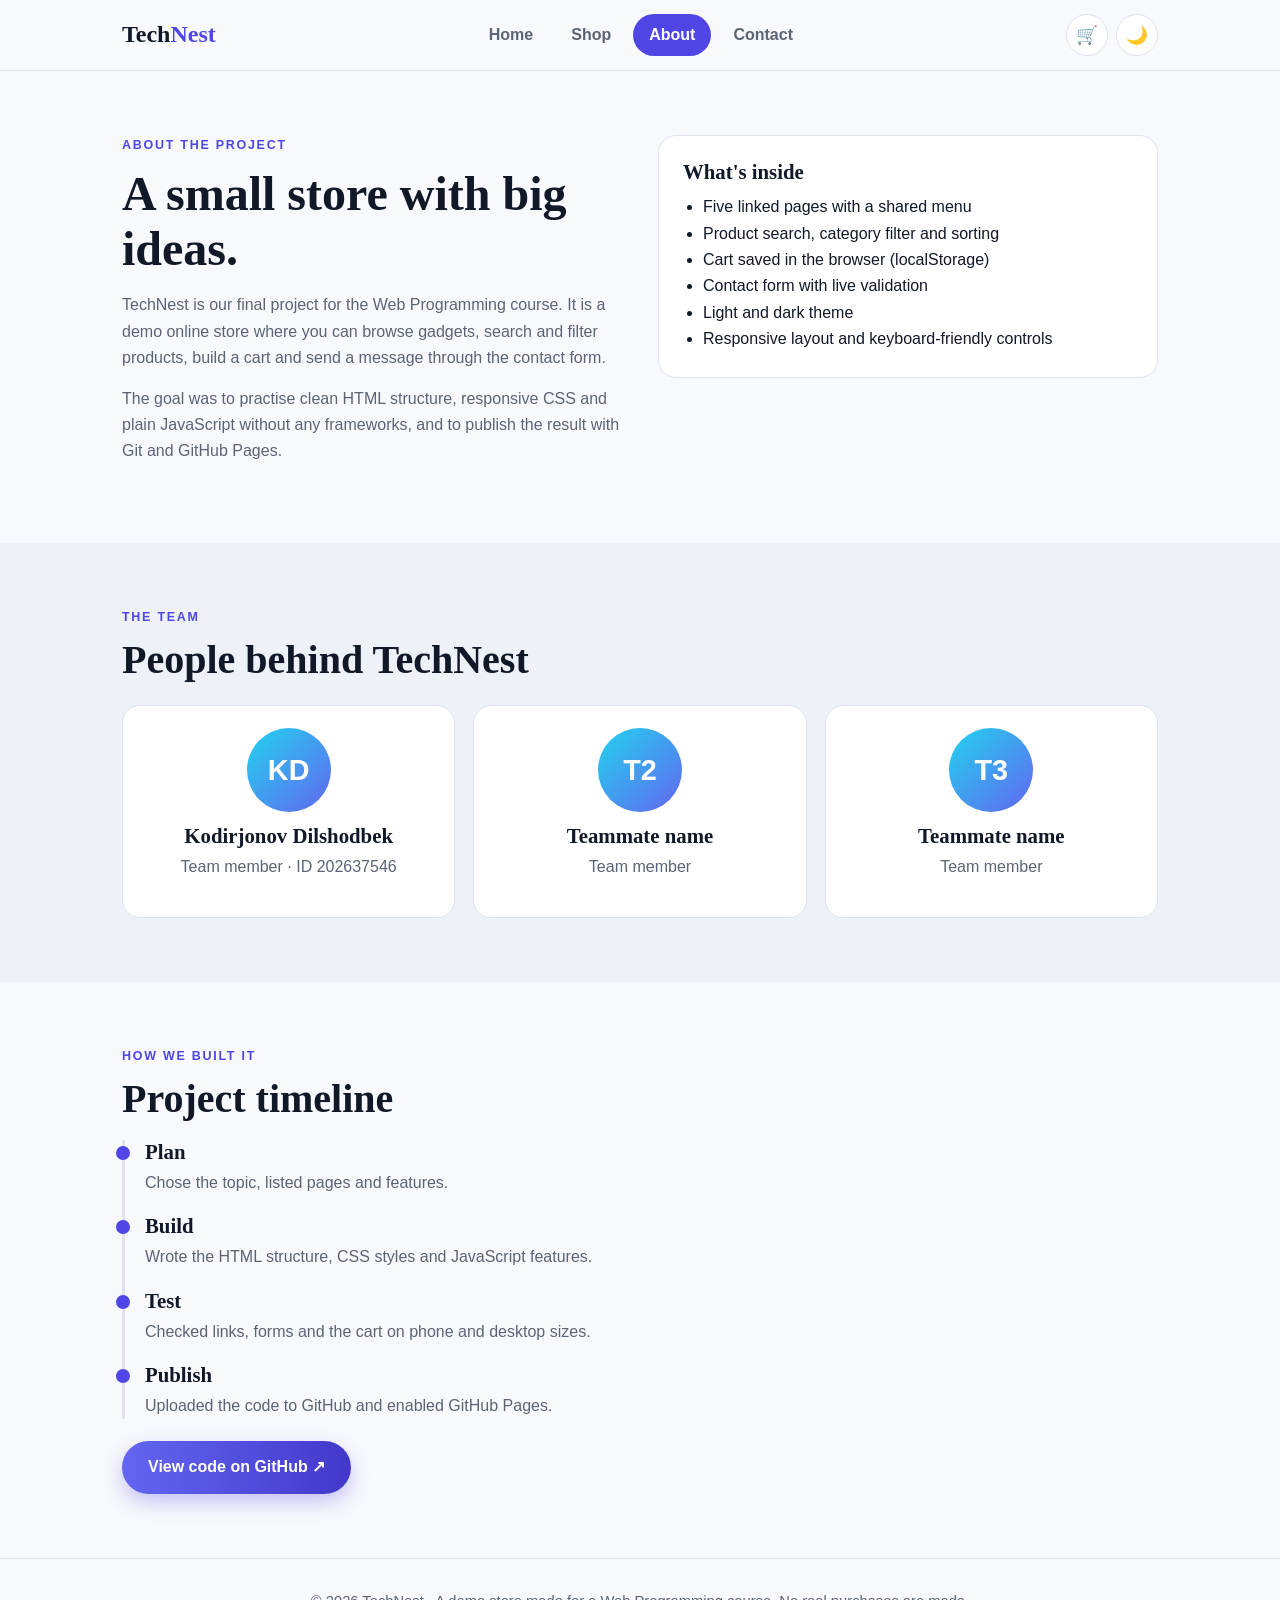
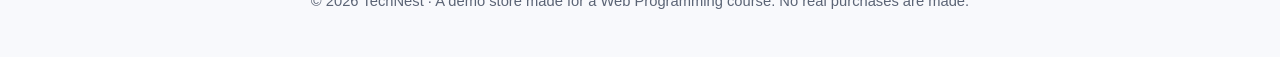
==== about.html @ 86d2eea2 "Add files via upload" ====
<!DOCTYPE html>
<html lang="en">
<head>
  <meta charset="UTF-8">
  <meta name="viewport" content="width=device-width, initial-scale=1">
  <meta name="description" content="About the TechNest project and the team behind it.">
  <title>About — TechNest</title>
  <link rel="stylesheet" href="style.css">
</head>
<body>
  <a class="skip" href="#main">Skip to content</a>

  <header>
    <div class="bar">
      <a class="logo" href="index.html">Tech<span>Nest</span></a>
      <nav id="mainNav" aria-label="Main navigation">
        <ul>
          <li><a href="index.html">Home</a></li>
          <li><a href="shop.html">Shop</a></li>
          <li><a href="about.html" aria-current="page">About</a></li>
          <li><a href="contact.html">Contact</a></li>
        </ul>
      </nav>
      <div class="tools-right">
        <a class="icon-btn cart-link" href="cart.html" aria-label="Open cart" style="display:grid;place-items:center;text-decoration:none">🛒<span id="cartCount" class="cart-count">0</span></a>
        <button id="themeBtn" class="icon-btn" type="button" aria-label="Switch to dark mode">🌙</button>
        <button id="menuBtn" class="icon-btn menu-btn" type="button" aria-label="Menu" aria-expanded="false" aria-controls="mainNav">☰</button>
      </div>
    </div>
  </header>

  <main id="main">
    <section class="block">
      <div class="wrap two">
        <div>
          <p class="eyebrow">About the project</p>
          <h1 style="font-size:clamp(2rem,5vw,3rem)">A small store with big ideas.</h1>
          <p class="muted" style="margin-top:16px">TechNest is our final project for the Web Programming course. It is a demo online store where you can browse gadgets, search and filter products, build a cart and send a message through the contact form.</p>
          <p class="muted">The goal was to practise clean HTML structure, responsive CSS and plain JavaScript without any frameworks, and to publish the result with Git and GitHub Pages.</p>
        </div>
        <div class="feature reveal">
          <h3>What's inside</h3>
          <ul style="padding-left:20px;margin-top:10px">
            <li>Five linked pages with a shared menu</li>
            <li>Product search, category filter and sorting</li>
            <li>Cart saved in the browser (localStorage)</li>
            <li>Contact form with live validation</li>
            <li>Light and dark theme</li>
            <li>Responsive layout and keyboard-friendly controls</li>
          </ul>
        </div>
      </div>
    </section>

    <section class="block alt">
      <div class="wrap">
        <p class="eyebrow">The team</p>
        <h2>People behind TechNest</h2>
        <div class="team">
          <article class="member reveal">
            <div class="avatar" aria-hidden="true">KD</div>
            <h3>Kodirjonov Dilshodbek</h3>
            <p class="muted">Team member · ID 202637546</p>
          </article>
          <!-- TODO: replace with your teammates' real names (one block per member) -->
          <article class="member reveal">
            <div class="avatar" aria-hidden="true">T2</div>
            <h3>Teammate name</h3>
            <p class="muted">Team member</p>
          </article>
          <article class="member reveal">
            <div class="avatar" aria-hidden="true">T3</div>
            <h3>Teammate name</h3>
            <p class="muted">Team member</p>
          </article>
        </div>
      </div>
    </section>

    <section class="block">
      <div class="wrap">
        <p class="eyebrow">How we built it</p>
        <h2>Project timeline</h2>
        <div class="timeline">
          <div><h3>Plan</h3><p class="muted">Chose the topic, listed pages and features.</p></div>
          <div><h3>Build</h3><p class="muted">Wrote the HTML structure, CSS styles and JavaScript features.</p></div>
          <div><h3>Test</h3><p class="muted">Checked links, forms and the cart on phone and desktop sizes.</p></div>
          <div><h3>Publish</h3><p class="muted">Uploaded the code to GitHub and enabled GitHub Pages.</p></div>
        </div>
        <div class="actions">
          <a class="btn" href="https://github.com/qodirjonovdilshodbek16-hub/web-programing" target="_blank" rel="noopener noreferrer">View code on GitHub ↗</a>
        </div>
      </div>
    </section>
  </main>

  <footer>
    <p>© <span id="year">2026</span> TechNest · A demo store made for a Web Programming course. No real purchases are made.</p>
  </footer>

  <script src="products.js"></script>
  <script src="main.js"></script>
</body>
</html>
---- style.css ----
/* ===== Dasturxon — shared styles ===== */
:root {
  --bg: #f8f9fc;
  --bg2: #eef1f8;
  --ink: #111827;
  --muted: #5b6475;
  --card: #ffffff;
  --line: #dfe3ee;
  --accent: #4f46e5;
  --accent-2: #0891b2;
  --accent-soft: #e0e7ff;
  --shadow: 0 10px 30px rgba(40, 50, 120, 0.14);
  --radius: 18px;
}
:root[data-theme="dark"] {
  --bg: #0e1020;
  --bg2: #151830;
  --ink: #eef0fb;
  --muted: #a5abc4;
  --card: #1a1d38;
  --line: #2b2f52;
  --accent: #818cf8;
  --accent-2: #22d3ee;
  --accent-soft: #272b5c;
  --shadow: 0 10px 30px rgba(0, 0, 0, 0.45);
}

* { margin: 0; padding: 0; box-sizing: border-box; }
html { scroll-behavior: smooth; }
body {
  font-family: "Segoe UI", "Helvetica Neue", Arial, sans-serif;
  background: var(--bg);
  color: var(--ink);
  line-height: 1.65;
  transition: background 0.3s, color 0.3s;
}
img { max-width: 100%; display: block; }
a { color: var(--accent); }
h1, h2, h3 { font-family: Georgia, "Times New Roman", serif; line-height: 1.15; }
h1 { font-size: clamp(2.3rem, 6.5vw, 4.2rem); }
h2 { font-size: clamp(1.7rem, 4vw, 2.5rem); margin-bottom: 14px; }
h3 { font-size: 1.3rem; margin-bottom: 6px; }
p { margin-bottom: 14px; }
.wrap { max-width: 1080px; margin: 0 auto; padding: 0 22px; }
.eyebrow {
  font-size: 0.78rem; letter-spacing: 0.14em; text-transform: uppercase;
  color: var(--accent); font-weight: 700; margin-bottom: 10px;
}
.muted { color: var(--muted); }

.skip { position: absolute; left: -999px; top: 0; background: var(--ink); color: var(--bg); padding: 8px 14px; z-index: 200; }
.skip:focus { left: 8px; top: 8px; }
:focus-visible { outline: 3px solid var(--accent); outline-offset: 2px; }

/* ===== Header ===== */
header { background: var(--bg); border-bottom: 1px solid var(--line); }
.bar { display: flex; align-items: center; justify-content: space-between; gap: 14px; padding: 14px 22px; max-width: 1080px; margin: 0 auto; }
.logo { font-family: Georgia, serif; font-size: 1.5rem; font-weight: 700; text-decoration: none; color: var(--ink); }
.logo span { color: var(--accent); }
nav ul { list-style: none; display: flex; gap: 6px; }
nav a {
  display: block; padding: 8px 16px; border-radius: 999px; text-decoration: none;
  color: var(--muted); font-weight: 600; transition: background 0.2s, color 0.2s;
}
nav a:hover, nav a[aria-current="page"] { background: var(--accent); color: #fff; }
.tools-right { display: flex; gap: 8px; align-items: center; }
.icon-btn {
  width: 42px; height: 42px; border-radius: 50%; border: 1px solid var(--line);
  background: var(--card); color: var(--ink); font-size: 1.1rem; cursor: pointer;
  transition: transform 0.2s, background 0.2s;
}
.icon-btn:hover { transform: scale(1.08); background: var(--accent-soft); }
.menu-btn { display: none; }
@media (max-width: 760px) {
  .menu-btn { display: inline-block; }
  nav { width: 100%; order: 3; display: none; }
  nav.open { display: block; }
  nav ul { flex-direction: column; }
  .bar { flex-wrap: wrap; }
}

/* ===== Buttons ===== */
.btn {
  display: inline-block; padding: 13px 26px; border-radius: 999px; border: none; cursor: pointer;
  background: linear-gradient(90deg, #6366f1, #4338ca); color: #fff; text-decoration: none;
  font-weight: 700; font-size: 1rem; box-shadow: 0 8px 20px rgba(79, 70, 229, 0.3);
  transition: transform 0.2s, box-shadow 0.2s;
}
.btn:hover { transform: translateY(-2px); box-shadow: 0 12px 26px rgba(79, 70, 229, 0.42); }
.btn.ghost { background: transparent; color: var(--ink); border: 1px solid var(--ink); box-shadow: none; }
.actions { display: flex; gap: 12px; flex-wrap: wrap; margin-top: 22px; }

/* ===== Hero ===== */
.hero { padding: 70px 0 50px; position: relative; overflow: hidden; }
.hero::before {
  content: ""; position: absolute; width: 420px; height: 420px; border-radius: 50%;
  background: radial-gradient(circle, rgba(99, 102, 241, 0.35), transparent 70%);
  right: -120px; top: -100px; z-index: -1; animation: drift 14s ease-in-out infinite;
}
@keyframes drift { 50% { transform: translate(-30px, 40px); } }
.hero-grid { display: grid; grid-template-columns: 1.2fr 1fr; gap: 40px; align-items: center; }
.hero .lead { font-size: 1.15rem; color: var(--muted); max-width: 52ch; margin-top: 16px; }
.hl { color: var(--accent); font-style: italic; }
.hero-art {
  aspect-ratio: 1; border-radius: 28px; display: grid; place-items: center;
  background: linear-gradient(135deg, #67e8f9, #6366f1 50%, #7c3aed);
  box-shadow: var(--shadow); font-size: clamp(5rem, 16vw, 9rem); position: relative;
  transform: rotate(2deg);
}
.hero-art small {
  position: absolute; bottom: 16px; left: 16px; right: 16px; text-align: center;
  font-size: 0.85rem; color: #fff; font-weight: 700; letter-spacing: 0.08em; text-transform: uppercase;
}
@media (max-width: 800px) { .hero-grid { grid-template-columns: 1fr; } .hero-art { max-width: 320px; } }

/* ===== Sections / cards ===== */
section.block { padding: 64px 0; }
section.alt { background: var(--bg2); }
.stats { display: grid; grid-template-columns: repeat(auto-fit, minmax(150px, 1fr)); gap: 16px; margin-top: 8px; }
.stat { background: var(--card); border: 1px solid var(--line); border-radius: var(--radius); padding: 20px; text-align: center; }
.stat b { display: block; font-family: Georgia, serif; font-size: 2.2rem; color: var(--accent); }
.grid { display: grid; grid-template-columns: repeat(auto-fill, minmax(250px, 1fr)); gap: 22px; margin-top: 26px; }
.card {
  background: var(--card); border: 1px solid var(--line); border-radius: var(--radius);
  overflow: hidden; display: flex; flex-direction: column;
  transition: transform 0.25s, box-shadow 0.25s;
}
.card:hover { transform: translateY(-6px); box-shadow: var(--shadow); }
.thumb { height: 140px; display: grid; place-items: center; font-size: 3.6rem; }
.card-body { padding: 18px; display: flex; flex-direction: column; gap: 6px; flex: 1; }
.card-body p { color: var(--muted); font-size: 0.95rem; margin: 0; }
.badge {
  display: inline-block; font-size: 0.72rem; letter-spacing: 0.08em; text-transform: uppercase;
  font-weight: 700; padding: 3px 10px; border-radius: 999px; background: var(--accent-soft); color: var(--accent);
  align-self: flex-start;
}
.badge.kr { background: #dcfce7; color: #166534; }
:root[data-theme="dark"] .badge.kr { background: #14341f; color: #86efac; }
.meta { display: flex; gap: 14px; font-size: 0.85rem; color: var(--muted); margin-top: auto; padding-top: 10px; }
.card-actions { display: flex; gap: 8px; margin-top: 12px; }
.card-actions .btn { padding: 9px 18px; font-size: 0.9rem; flex: 1; text-align: center; }
.fav { width: 42px; border-radius: 12px; border: 1px solid var(--line); background: transparent; cursor: pointer; font-size: 1.1rem; color: var(--ink); }
.fav[aria-pressed="true"] { background: var(--accent-soft); }

.features { display: grid; grid-template-columns: repeat(auto-fit, minmax(230px, 1fr)); gap: 20px; margin-top: 24px; }
.feature { background: var(--card); border: 1px solid var(--line); border-radius: var(--radius); padding: 24px; }
.feature .ico { font-size: 2rem; margin-bottom: 8px; }

/* ===== Recipes page controls ===== */
.controls { display: flex; flex-wrap: wrap; gap: 12px; align-items: center; margin-top: 22px; }
.chips { display: flex; gap: 8px; flex-wrap: wrap; }
.chip {
  padding: 9px 18px; border-radius: 999px; border: 1px solid var(--line); background: var(--card);
  color: var(--ink); cursor: pointer; font-weight: 600; font-size: 0.95rem; transition: background 0.2s, color 0.2s;
}
.chip[aria-pressed="true"] { background: var(--accent); color: #fff; border-color: var(--accent); }
.search { flex: 1 1 220px; }
input, textarea, select {
  width: 100%; padding: 12px 16px; border-radius: 12px; border: 1px solid var(--line);
  background: var(--card); color: var(--ink); font: inherit;
}
.result-count { margin-top: 14px; color: var(--muted); font-size: 0.95rem; }
.empty { text-align: center; padding: 50px 10px; color: var(--muted); display: none; }

/* ===== Dialog ===== */
dialog {
  border: none; border-radius: 22px; max-width: 640px; width: calc(100% - 32px);
  background: var(--card); color: var(--ink); padding: 0; box-shadow: 0 30px 80px rgba(0, 0, 0, 0.4);
  margin: auto;
}
dialog::backdrop { background: rgba(20, 12, 5, 0.6); backdrop-filter: blur(3px); }
.dlg-head { padding: 26px 26px 0; display: flex; justify-content: space-between; gap: 12px; }
.dlg-body { padding: 14px 26px 26px; max-height: 70vh; overflow: auto; }
.dlg-body h4 { margin: 18px 0 8px; font-size: 1rem; text-transform: uppercase; letter-spacing: 0.08em; color: var(--accent); }
.dlg-body ul, .dlg-body ol { padding-left: 22px; }
.dlg-body li { margin-bottom: 6px; }
.servings { display: flex; align-items: center; gap: 10px; margin-top: 8px; }
.servings button { width: 34px; height: 34px; border-radius: 50%; border: 1px solid var(--line); background: var(--card); color: var(--ink); cursor: pointer; font-size: 1.1rem; }

/* ===== About / contact ===== */
.two { display: grid; grid-template-columns: 1fr 1fr; gap: 36px; align-items: start; }
@media (max-width: 800px) { .two { grid-template-columns: 1fr; } }
.team { display: grid; grid-template-columns: repeat(auto-fit, minmax(220px, 1fr)); gap: 18px; margin-top: 22px; }
.member { background: var(--card); border: 1px solid var(--line); border-radius: var(--radius); padding: 22px; text-align: center; }
.avatar {
  width: 84px; height: 84px; border-radius: 50%; margin: 0 auto 12px; display: grid; place-items: center;
  font-size: 1.8rem; font-weight: 700; color: #fff; background: linear-gradient(135deg, #22d3ee, #6366f1);
}
.timeline { border-left: 3px solid var(--line); margin-top: 18px; padding-left: 20px; }
.timeline div { margin-bottom: 18px; position: relative; }
.timeline div::before {
  content: ""; position: absolute; left: -29px; top: 6px; width: 14px; height: 14px; border-radius: 50%; background: var(--accent);
}
form { display: grid; gap: 16px; }
label { font-weight: 600; display: block; margin-bottom: 6px; }
.field-error { color: #dc2626; font-size: 0.88rem; min-height: 1.2em; margin-top: 4px; }
:root[data-theme="dark"] .field-error { color: #f87171; }
input.invalid, textarea.invalid { border-color: #dc2626; }
.success { display: none; background: #dcfce7; color: #14532d; border-radius: 12px; padding: 16px; font-weight: 600; }
:root[data-theme="dark"] .success { background: #14341f; color: #86efac; }

footer { border-top: 1px solid var(--line); padding: 30px 22px; text-align: center; color: var(--muted); font-size: 0.92rem; }
footer a { color: inherit; }

/* ===== Store ===== */
.cart-link { position: relative; }
.cart-count {
  position: absolute; top: -4px; right: -4px; min-width: 20px; height: 20px; padding: 0 5px;
  border-radius: 999px; background: #dc2626; color: #fff; font-size: 0.72rem; font-weight: 700;
  display: none; align-items: center; justify-content: center;
}
.price { font-family: Georgia, serif; font-size: 1.35rem; font-weight: 700; color: var(--ink); }
.price s { font-size: 0.9rem; color: var(--muted); font-weight: 400; margin-left: 6px; }
.rating { color: #f59e0b; font-size: 0.9rem; letter-spacing: 1px; }
.rating span { color: var(--muted); letter-spacing: 0; margin-left: 4px; }
.cat-row { display: grid; grid-template-columns: repeat(auto-fit, minmax(150px, 1fr)); gap: 16px; margin-top: 22px; }
.cat {
  background: var(--card); border: 1px solid var(--line); border-radius: var(--radius); padding: 22px 12px;
  text-align: center; text-decoration: none; color: var(--ink); font-weight: 700;
  transition: transform 0.2s, background 0.2s, box-shadow 0.2s;
}
.cat:hover { transform: translateY(-4px); background: var(--accent-soft); box-shadow: var(--shadow); }
.cat .ico { display: block; font-size: 2.2rem; margin-bottom: 6px; }
.toolbar { display: flex; flex-wrap: wrap; gap: 12px; align-items: center; margin-top: 22px; }
.toolbar select { width: auto; min-width: 190px; }
.stock { font-size: 0.8rem; color: var(--accent-2); font-weight: 700; }
.stock.low { color: #dc2626; }
.cart-layout { display: grid; grid-template-columns: 1.6fr 1fr; gap: 28px; align-items: start; margin-top: 24px; }
@media (max-width: 860px) { .cart-layout { grid-template-columns: 1fr; } }
.cart-item {
  display: grid; grid-template-columns: 76px 1fr auto; gap: 16px; align-items: center;
  background: var(--card); border: 1px solid var(--line); border-radius: var(--radius); padding: 14px; margin-bottom: 14px;
}
.cart-item .pic { width: 76px; height: 76px; border-radius: 14px; display: grid; place-items: center; font-size: 2.4rem; }
.qty { display: inline-flex; align-items: center; gap: 8px; margin-top: 6px; }
.qty button {
  width: 30px; height: 30px; border-radius: 50%; border: 1px solid var(--line);
  background: var(--card); color: var(--ink); cursor: pointer; font-size: 1rem;
}
.remove { background: none; border: none; color: #dc2626; cursor: pointer; font: inherit; font-size: 0.88rem; margin-left: 10px; }
.summary { background: var(--card); border: 1px solid var(--line); border-radius: var(--radius); padding: 24px; position: sticky; top: 16px; }
.summary .row { display: flex; justify-content: space-between; margin-bottom: 10px; }
.summary .total { font-size: 1.3rem; font-weight: 700; border-top: 1px solid var(--line); padding-top: 12px; margin-top: 6px; }
.toast {
  position: fixed; left: 50%; bottom: 28px; transform: translateX(-50%) translateY(20px);
  background: var(--ink); color: var(--bg); padding: 12px 22px; border-radius: 999px; font-weight: 600;
  opacity: 0; pointer-events: none; transition: opacity 0.3s, transform 0.3s; z-index: 300;
}
.toast.show { opacity: 1; transform: translateX(-50%) translateY(0); }

/* ===== Reveal ===== */
.reveal { opacity: 0; transform: translateY(22px); transition: opacity 0.7s, transform 0.7s; }
.reveal.show { opacity: 1; transform: none; }
@media (prefers-reduced-motion: reduce) {
  .hero::before { animation: none; }
  .reveal { opacity: 1; transform: none; transition: none; }
  html { scroll-behavior: auto; }
}
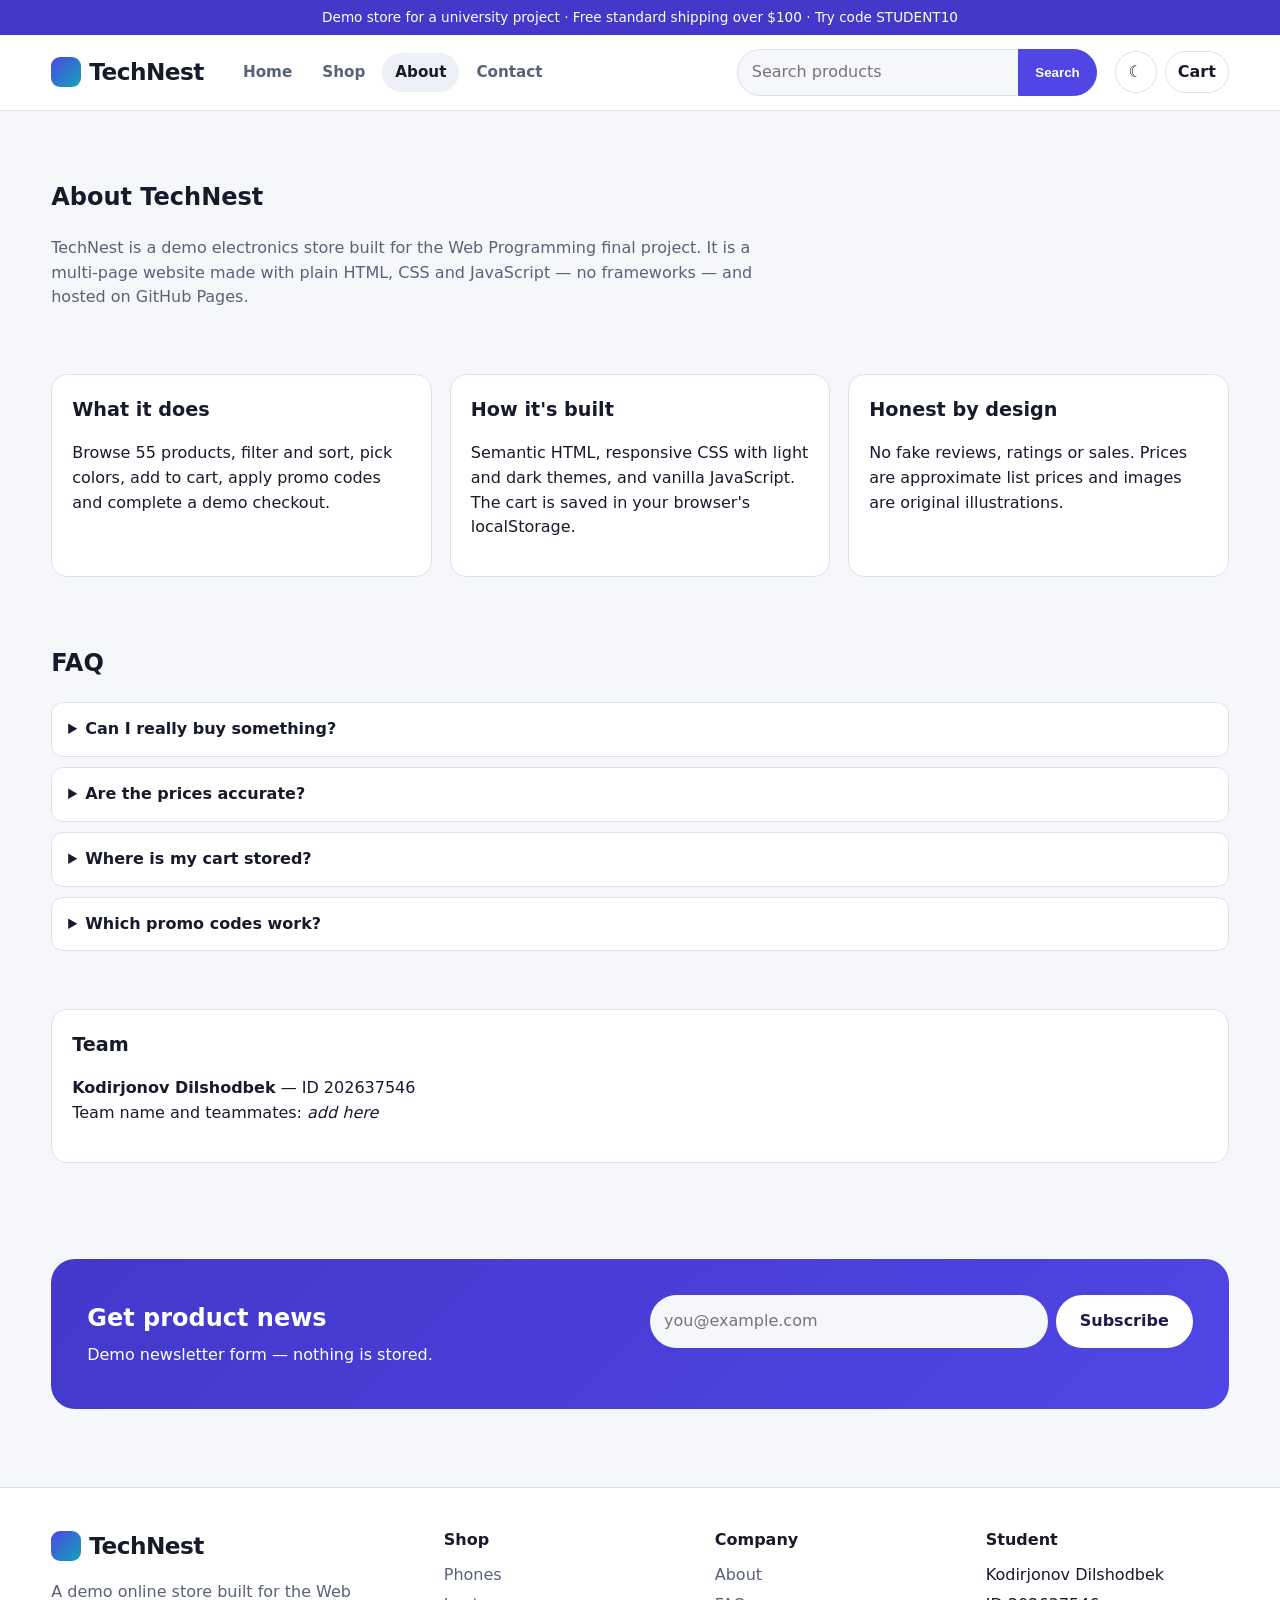
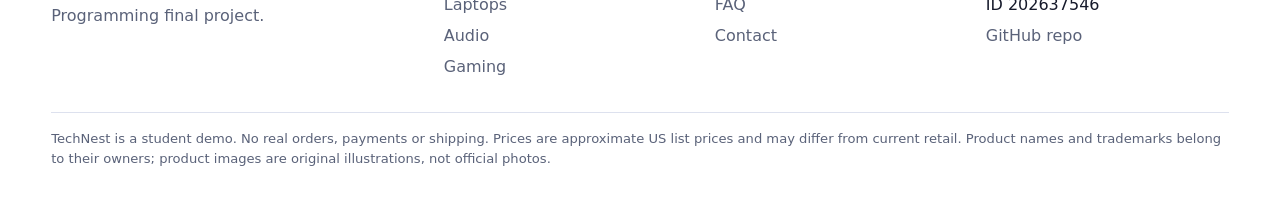
==== commit afde4cfd: "Add files via upload" ====
--- a/about.html
+++ b/about.html
@@ -1,104 +1,51 @@
-<!DOCTYPE html>
+<!doctype html>
 <html lang="en">
 <head>
-  <meta charset="UTF-8">
-  <meta name="viewport" content="width=device-width, initial-scale=1">
-  <meta name="description" content="About the TechNest project and the team behind it.">
-  <title>About — TechNest</title>
-  <link rel="stylesheet" href="style.css">
+<meta charset="utf-8">
+<meta name="viewport" content="width=device-width,initial-scale=1">
+<title>About — TechNest</title>
+<meta name="description" content="About TechNest and the project.">
+<script>try{var t=localStorage.getItem("technest-theme");if(t)document.documentElement.setAttribute("data-theme",t)}catch(e){}</script>
+<link rel="stylesheet" href="style.css">
 </head>
 <body>
-  <a class="skip" href="#main">Skip to content</a>
+<a class="skip" href="#main">Skip to content</a>
+<div class="topbar">Demo store for a university project · Free standard shipping over $100 · Try code STUDENT10</div>
+<header class="site"><div class="wrap hrow">
+<a class="logo" href="index.html"><i></i>TechNest</a>
+<nav class="main" id="mainNav" aria-label="Main"><a href="index.html">Home</a><a href="shop.html">Shop</a><a href="about.html" class="on" aria-current="page">About</a><a href="contact.html">Contact</a></nav>
+<form class="search" action="shop.html" role="search"><input type="search" name="q" placeholder="Search products" aria-label="Search products"><button type="submit">Search</button></form>
+<div class="icons">
+<button class="ibtn" id="themeBtn" type="button" aria-label="Toggle theme">☾</button>
+<a class="ibtn" href="cart.html" aria-label="Cart">Cart<span id="cartCount"></span></a>
+<button class="ibtn menu-btn" id="menuBtn" type="button" aria-expanded="false" aria-controls="mainNav" aria-label="Menu">☰</button>
+</div></div></header>
+<main id="main">
 
-  <header>
-    <div class="bar">
-      <a class="logo" href="index.html">Tech<span>Nest</span></a>
-      <nav id="mainNav" aria-label="Main navigation">
-        <ul>
-          <li><a href="index.html">Home</a></li>
-          <li><a href="shop.html">Shop</a></li>
-          <li><a href="about.html" aria-current="page">About</a></li>
-          <li><a href="contact.html">Contact</a></li>
-        </ul>
-      </nav>
-      <div class="tools-right">
-        <a class="icon-btn cart-link" href="cart.html" aria-label="Open cart" style="display:grid;place-items:center;text-decoration:none">🛒<span id="cartCount" class="cart-count">0</span></a>
-        <button id="themeBtn" class="icon-btn" type="button" aria-label="Switch to dark mode">🌙</button>
-        <button id="menuBtn" class="icon-btn menu-btn" type="button" aria-label="Menu" aria-expanded="false" aria-controls="mainNav">☰</button>
-      </div>
-    </div>
-  </header>
+<div class="wrap"><section class="block"><h1>About TechNest</h1>
+<p style="max-width:720px;color:var(--muted)">TechNest is a demo electronics store built for the Web Programming final project. It is a multi-page website made with plain HTML, CSS and JavaScript — no frameworks — and hosted on GitHub Pages.</p></section>
+<section class="block" style="padding-top:0"><div class="cards3">
+<div class="panel"><h2>What it does</h2><p>Browse 55 products, filter and sort, pick colors, add to cart, apply promo codes and complete a demo checkout.</p></div>
+<div class="panel"><h2>How it's built</h2><p>Semantic HTML, responsive CSS with light and dark themes, and vanilla JavaScript. The cart is saved in your browser's localStorage.</p></div>
+<div class="panel"><h2>Honest by design</h2><p>No fake reviews, ratings or sales. Prices are approximate list prices and images are original illustrations.</p></div></div></section>
+<section class="block" id="faq" style="padding-top:0"><h2>FAQ</h2>
+<details><summary>Can I really buy something?</summary><p>No. TechNest is a student project; no payments are processed and nothing ships.</p></details>
+<details><summary>Are the prices accurate?</summary><p>They are approximate US list prices for base models and can differ from current retail prices.</p></details>
+<details><summary>Where is my cart stored?</summary><p>Only in your browser (localStorage). Clearing site data empties it.</p></details>
+<details><summary>Which promo codes work?</summary><p>STUDENT10 gives 10% off and FREESHIP gives free standard shipping.</p></details></section>
+<section class="block" style="padding-top:0"><div class="panel"><h2>Team</h2><p><b>Kodirjonov Dilshodbek</b> — ID 202637546<br>Team name and teammates: <i>add here</i></p></div></section></div>
 
-  <main id="main">
-    <section class="block">
-      <div class="wrap two">
-        <div>
-          <p class="eyebrow">About the project</p>
-          <h1 style="font-size:clamp(2rem,5vw,3rem)">A small store with big ideas.</h1>
-          <p class="muted" style="margin-top:16px">TechNest is our final project for the Web Programming course. It is a demo online store where you can browse gadgets, search and filter products, build a cart and send a message through the contact form.</p>
-          <p class="muted">The goal was to practise clean HTML structure, responsive CSS and plain JavaScript without any frameworks, and to publish the result with Git and GitHub Pages.</p>
-        </div>
-        <div class="feature reveal">
-          <h3>What's inside</h3>
-          <ul style="padding-left:20px;margin-top:10px">
-            <li>Five linked pages with a shared menu</li>
-            <li>Product search, category filter and sorting</li>
-            <li>Cart saved in the browser (localStorage)</li>
-            <li>Contact form with live validation</li>
-            <li>Light and dark theme</li>
-            <li>Responsive layout and keyboard-friendly controls</li>
-          </ul>
-        </div>
-      </div>
-    </section>
-
-    <section class="block alt">
-      <div class="wrap">
-        <p class="eyebrow">The team</p>
-        <h2>People behind TechNest</h2>
-        <div class="team">
-          <article class="member reveal">
-            <div class="avatar" aria-hidden="true">KD</div>
-            <h3>Kodirjonov Dilshodbek</h3>
-            <p class="muted">Team member · ID 202637546</p>
-          </article>
-          <!-- TODO: replace with your teammates' real names (one block per member) -->
-          <article class="member reveal">
-            <div class="avatar" aria-hidden="true">T2</div>
-            <h3>Teammate name</h3>
-            <p class="muted">Team member</p>
-          </article>
-          <article class="member reveal">
-            <div class="avatar" aria-hidden="true">T3</div>
-            <h3>Teammate name</h3>
-            <p class="muted">Team member</p>
-          </article>
-        </div>
-      </div>
-    </section>
-
-    <section class="block">
-      <div class="wrap">
-        <p class="eyebrow">How we built it</p>
-        <h2>Project timeline</h2>
-        <div class="timeline">
-          <div><h3>Plan</h3><p class="muted">Chose the topic, listed pages and features.</p></div>
-          <div><h3>Build</h3><p class="muted">Wrote the HTML structure, CSS styles and JavaScript features.</p></div>
-          <div><h3>Test</h3><p class="muted">Checked links, forms and the cart on phone and desktop sizes.</p></div>
-          <div><h3>Publish</h3><p class="muted">Uploaded the code to GitHub and enabled GitHub Pages.</p></div>
-        </div>
-        <div class="actions">
-          <a class="btn" href="https://github.com/qodirjonovdilshodbek16-hub/web-programing" target="_blank" rel="noopener noreferrer">View code on GitHub ↗</a>
-        </div>
-      </div>
-    </section>
-  </main>
-
-  <footer>
-    <p>© <span id="year">2026</span> TechNest · A demo store made for a Web Programming course. No real purchases are made.</p>
-  </footer>
-
-  <script src="products.js"></script>
-  <script src="main.js"></script>
+</main>
+<section class="block"><div class="wrap"><div class="news"><div><h2 style="margin:0 0 6px">Get product news</h2><p style="margin:0">Demo newsletter form — nothing is stored.</p></div>
+<div><form id="newsForm" novalidate><input type="email" placeholder="you@example.com" aria-label="Email address"><button class="btn" type="submit">Subscribe</button></form><p class="err" id="newsMsg" role="status"></p></div></div></div></section>
+<footer class="site"><div class="wrap"><div class="fgrid">
+<div><a class="logo" href="index.html"><i></i>TechNest</a><p style="color:var(--muted)">A demo online store built for the Web Programming final project.</p></div>
+<div><h4>Shop</h4><ul><li><a href="shop.html?cat=phones">Phones</a></li><li><a href="shop.html?cat=laptops">Laptops</a></li><li><a href="shop.html?cat=audio">Audio</a></li><li><a href="shop.html?cat=gaming">Gaming</a></li></ul></div>
+<div><h4>Company</h4><ul><li><a href="about.html">About</a></li><li><a href="about.html#faq">FAQ</a></li><li><a href="contact.html">Contact</a></li></ul></div>
+<div><h4>Student</h4><ul><li>Kodirjonov Dilshodbek</li><li>ID 202637546</li><li><a href="https://github.com/qodirjonovdilshodbek16-hub/web-programing">GitHub repo</a></li></ul></div>
+</div><p class="legal">TechNest is a student demo. No real orders, payments or shipping. Prices are approximate US list prices and may differ from current retail. Product names and trademarks belong to their owners; product images are original illustrations, not official photos.</p></div></footer>
+<script src="art.js"></script>
+<script src="products.js"></script>
+<script src="main.js"></script>
 </body>
 </html>
--- a/style.css
+++ b/style.css
@@ -1,258 +1,198 @@
-/* ===== Dasturxon — shared styles ===== */
-:root {
-  --bg: #f8f9fc;
-  --bg2: #eef1f8;
-  --ink: #111827;
-  --muted: #5b6475;
-  --card: #ffffff;
-  --line: #dfe3ee;
-  --accent: #4f46e5;
-  --accent-2: #0891b2;
-  --accent-soft: #e0e7ff;
-  --shadow: 0 10px 30px rgba(40, 50, 120, 0.14);
-  --radius: 18px;
+:root{--bg:#f6f7fb;--surface:#fff;--surface2:#eef0f7;--text:#161a2b;--muted:#5a6279;--line:#dde1ee;--brand:#4f46e5;--brand-d:#4338ca;--brand-t:#fff;--accent:#0ea5b7;--ok:#15803d;--warn:#b45309;--shadow:0 10px 30px rgba(22,26,43,.08);--r:16px}
+:root[data-theme=dark]{--bg:#0d1020;--surface:#161a30;--surface2:#1d2240;--text:#eef0fb;--muted:#a3abc9;--line:#2a3057;--brand:#818cf8;--brand-d:#a5b4fc;--brand-t:#0d1020;--accent:#22d3ee;--ok:#4ade80;--warn:#fbbf24;--shadow:0 10px 30px rgba(0,0,0,.4)}
+*{box-sizing:border-box}
+html{scroll-behavior:smooth}
+body{margin:0;font-family:system-ui,-apple-system,"Segoe UI",Roboto,Arial,sans-serif;background:var(--bg);color:var(--text);line-height:1.55}
+img,svg{max-width:100%}
+a{color:var(--brand-d)}
+.wrap{width:min(1200px,92%);margin:0 auto}
+.skip{position:absolute;left:-999px;top:0;background:var(--brand);color:var(--brand-t);padding:8px 14px;z-index:99}
+.skip:focus{left:8px;top:8px}
+:focus-visible{outline:3px solid var(--accent);outline-offset:2px}
+
+/* top bar + header */
+.topbar{background:var(--brand-d);color:var(--brand-t);font-size:.85rem;text-align:center;padding:7px 12px}
+[data-theme=dark] .topbar{background:var(--surface2);color:var(--text)}
+header.site{background:var(--surface);border-bottom:1px solid var(--line)}
+.hrow{display:flex;align-items:center;gap:18px;padding:14px 0}
+.logo{font-weight:800;font-size:1.45rem;letter-spacing:-.5px;color:var(--text);text-decoration:none;display:flex;align-items:center;gap:8px;white-space:nowrap}
+.logo i{width:30px;height:30px;border-radius:9px;background:linear-gradient(135deg,var(--brand),var(--accent));display:inline-block}
+nav.main{display:flex;gap:4px;margin-left:8px}
+nav.main a{padding:8px 13px;border-radius:999px;color:var(--muted);text-decoration:none;font-weight:600;font-size:.95rem}
+nav.main a:hover,nav.main a.on{background:var(--surface2);color:var(--text)}
+.search{flex:1;display:flex;max-width:360px;margin-left:auto}
+.search input{flex:1;min-width:0;padding:10px 14px;border:1px solid var(--line);border-right:0;border-radius:999px 0 0 999px;background:var(--bg);color:var(--text);font:inherit}
+.search button{padding:0 16px;border:1px solid var(--brand);background:var(--brand);color:var(--brand-t);border-radius:0 999px 999px 0;font-weight:700;cursor:pointer}
+.icons{display:flex;gap:8px;align-items:center}
+.ibtn{position:relative;display:inline-flex;align-items:center;justify-content:center;min-width:42px;height:42px;padding:0 12px;border-radius:999px;border:1px solid var(--line);background:var(--surface);color:var(--text);cursor:pointer;text-decoration:none;font:inherit;font-weight:700}
+.ibtn:hover{background:var(--surface2)}
+#cartCount{display:none;min-width:20px;height:20px;padding:0 6px;border-radius:999px;background:var(--brand);color:var(--brand-t);font-size:.75rem;align-items:center;justify-content:center;margin-left:6px}
+.menu-btn{display:none}
+
+/* buttons */
+.btn{display:inline-block;padding:12px 22px;border-radius:999px;border:2px solid var(--brand);background:var(--brand);color:var(--brand-t);font:inherit;font-weight:700;cursor:pointer;text-decoration:none;transition:transform .15s,background .15s}
+.btn:hover{transform:translateY(-1px);background:var(--brand-d);border-color:var(--brand-d)}
+.btn.ghost{background:transparent;color:var(--brand-d)}
+.btn.ghost:hover{background:var(--surface2)}
+.btn.small{padding:8px 14px;font-size:.88rem}
+.btn[disabled]{opacity:.5;cursor:not-allowed;transform:none}
+
+/* hero */
+.hero{background:linear-gradient(135deg,#1e1b4b,#312e81 55%,#0e7490);color:#fff;padding:64px 0;overflow:hidden}
+.hero .wrap{display:grid;grid-template-columns:1.1fr .9fr;gap:40px;align-items:center}
+.hero h1{font-size:clamp(2.2rem,5vw,3.6rem);line-height:1.05;margin:.2em 0;letter-spacing:-1px}
+.hero p{color:#d7dbff;font-size:1.1rem;max-width:520px}
+.eyebrow{font-weight:700;letter-spacing:.14em;font-size:.8rem;text-transform:uppercase;color:#a5f3fc}
+.hero .btn{background:#fff;color:#1e1b4b;border-color:#fff}
+.hero .btn.ghost{background:transparent;color:#fff}
+.hero-art{display:grid;grid-template-columns:repeat(2,1fr);gap:14px}
+.hero-art a{background:rgba(255,255,255,.1);border:1px solid rgba(255,255,255,.2);border-radius:20px;padding:10px;display:block}
+
+.trust{display:grid;grid-template-columns:repeat(4,1fr);gap:14px;margin:-28px auto 0;position:relative}
+.trust div{background:var(--surface);border:1px solid var(--line);border-radius:var(--r);padding:16px;box-shadow:var(--shadow);font-size:.92rem}
+.trust b{display:block}
+
+/* sections */
+section.block{padding:48px 0}
+.shead{display:flex;justify-content:space-between;align-items:end;gap:12px;margin-bottom:20px;flex-wrap:wrap}
+.shead h2{margin:0;font-size:1.7rem;letter-spacing:-.5px}
+.shead p{margin:4px 0 0;color:var(--muted)}
+.cats{display:grid;grid-template-columns:repeat(auto-fit,minmax(150px,1fr));gap:14px}
+.cat{background:var(--surface);border:1px solid var(--line);border-radius:var(--r);padding:16px;text-decoration:none;color:var(--text);text-align:center;transition:transform .15s,box-shadow .15s}
+.cat:hover{transform:translateY(-3px);box-shadow:var(--shadow)}
+.cat svg{width:84px;height:84px}
+.cat b{display:block}.cat small{color:var(--muted)}
+
+/* product grid + card */
+.grid{display:grid;grid-template-columns:repeat(auto-fill,minmax(230px,1fr));gap:20px}
+.pcard{background:var(--surface);border:1px solid var(--line);border-radius:var(--r);overflow:hidden;display:flex;flex-direction:column;transition:transform .15s,box-shadow .15s}
+.pcard:hover{transform:translateY(-3px);box-shadow:var(--shadow)}
+.pthumb{position:relative;display:block;background:radial-gradient(circle at 50% 40%,color-mix(in srgb,var(--tint) 22%,var(--surface2)),var(--surface2));padding:14px}
+.pthumb svg{width:100%;height:auto;display:block;max-height:210px}
+.pbadge{position:absolute;top:10px;left:10px;background:var(--brand);color:var(--brand-t);font-size:.72rem;font-weight:800;padding:3px 10px;border-radius:999px}
+.pbody{padding:14px 16px 16px;display:flex;flex-direction:column;gap:4px;flex:1}
+.pbrand{margin:0;color:var(--muted);font-size:.8rem;font-weight:700;text-transform:uppercase;letter-spacing:.08em}
+.pbody h3{margin:0;font-size:1.05rem;line-height:1.25}
+.pbody h3 a{color:var(--text);text-decoration:none}
+.pbody h3 a:hover{text-decoration:underline}
+.pshort{margin:0;color:var(--muted);font-size:.88rem}
+.pdots{display:flex;gap:5px;align-items:center;margin:6px 0}
+.pdots span{width:14px;height:14px;border-radius:50%;border:1px solid rgba(0,0,0,.25)}
+.pdots small{color:var(--muted)}
+.prow{display:flex;justify-content:space-between;align-items:center;gap:8px;margin-top:auto;padding-top:8px}
+.pprice{font-weight:800;font-size:1.2rem}
+.plow{margin:4px 0 0;color:var(--warn);font-size:.82rem;font-weight:700}
+
+/* shop layout */
+.shop{display:grid;grid-template-columns:250px 1fr;gap:28px;padding:32px 0 56px}
+.filters{background:var(--surface);border:1px solid var(--line);border-radius:var(--r);padding:18px;align-self:start;position:sticky;top:12px}
+.filters h3{margin:0 0 10px;font-size:1rem}
+.filters label{display:block;font-weight:600;font-size:.9rem;margin:14px 0 6px}
+.filters select,.filters input[type=search],.filters input[type=range]{width:100%;font:inherit;padding:9px 10px;border:1px solid var(--line);border-radius:10px;background:var(--bg);color:var(--text)}
+.chips{display:flex;flex-wrap:wrap;gap:6px}
+.chip{padding:6px 12px;border:1px solid var(--line);border-radius:999px;background:var(--bg);color:var(--text);font:inherit;font-size:.85rem;font-weight:600;cursor:pointer}
+.chip[aria-pressed=true]{background:var(--brand);color:var(--brand-t);border-color:var(--brand)}
+.toolbar{display:flex;justify-content:space-between;align-items:center;gap:10px;margin-bottom:16px;flex-wrap:wrap}
+.empty{padding:40px;text-align:center;background:var(--surface);border:1px dashed var(--line);border-radius:var(--r);color:var(--muted)}
+.fbtn{display:none}
+
+/* product page */
+.crumbs{padding:18px 0 0;color:var(--muted);font-size:.9rem}
+.crumbs a{color:var(--muted)}
+.pd{display:grid;grid-template-columns:1fr 1fr;gap:40px;padding:22px 0 40px}
+.pd-art{background:radial-gradient(circle at 50% 40%,color-mix(in srgb,var(--tint,#888) 24%,var(--surface2)),var(--surface2));border:1px solid var(--line);border-radius:24px;padding:24px;align-self:start}
+.pd-art svg{width:100%;height:auto;display:block;max-height:480px}
+.pd h1{margin:.1em 0;font-size:2rem;letter-spacing:-.5px;line-height:1.15}
+.pd .price{font-size:2rem;font-weight:800;margin:8px 0}
+.swatches{display:flex;gap:10px;flex-wrap:wrap;margin:8px 0 16px}
+.sw{width:34px;height:34px;border-radius:50%;border:2px solid var(--line);cursor:pointer;padding:0}
+.sw[aria-pressed=true]{outline:3px solid var(--brand);outline-offset:2px}
+.qty-row{display:flex;gap:12px;align-items:center;flex-wrap:wrap;margin:16px 0}
+.stepper{display:inline-flex;border:1px solid var(--line);border-radius:999px;overflow:hidden;background:var(--surface)}
+.stepper button{width:40px;height:40px;border:0;background:transparent;color:var(--text);font-size:1.2rem;cursor:pointer}
+.stepper button:hover{background:var(--surface2)}
+.stepper span{min-width:38px;text-align:center;line-height:40px;font-weight:700}
+.stock{font-weight:700;color:var(--ok)}.stock.low{color:var(--warn)}
+.feat{padding-left:20px}
+table.specs{width:100%;border-collapse:collapse;background:var(--surface);border:1px solid var(--line);border-radius:12px;overflow:hidden}
+table.specs th,table.specs td{padding:10px 14px;text-align:left;border-bottom:1px solid var(--line)}
+table.specs th{width:38%;color:var(--muted);font-weight:600;background:var(--surface2)}
+.note{background:var(--surface2);border:1px solid var(--line);border-radius:12px;padding:12px 14px;color:var(--muted);font-size:.88rem}
+
+/* cart + checkout */
+.two{display:grid;grid-template-columns:1fr 360px;gap:28px;padding:28px 0 56px;align-items:start}
+.panel{background:var(--surface);border:1px solid var(--line);border-radius:var(--r);padding:20px}
+.panel h2{margin:0 0 12px;font-size:1.2rem}
+.line{display:grid;grid-template-columns:90px 1fr auto;gap:14px;align-items:center;padding:14px 0;border-bottom:1px solid var(--line)}
+.line:last-child{border-bottom:0}
+.line .th{background:var(--surface2);border-radius:12px;padding:4px}
+.line b a{color:var(--text);text-decoration:none}
+.line small{color:var(--muted)}
+.link{background:none;border:0;color:var(--brand-d);cursor:pointer;font:inherit;text-decoration:underline;padding:0}
+.sum div{display:flex;justify-content:space-between;padding:6px 0}
+.sum .tot{border-top:1px solid var(--line);margin-top:6px;padding-top:12px;font-size:1.25rem;font-weight:800}
+.promo{display:flex;gap:8px;margin:12px 0}
+.promo input{flex:1;min-width:0}
+input[type=text],input[type=email],input[type=tel],textarea,select.f{width:100%;padding:11px 12px;border:1px solid var(--line);border-radius:10px;background:var(--bg);color:var(--text);font:inherit}
+textarea{min-height:130px;resize:vertical}
+.field{margin-bottom:14px}
+.field label{display:block;font-weight:600;margin-bottom:5px;font-size:.92rem}
+.field .err{color:#dc2626;font-size:.82rem;min-height:1.1em;margin:3px 0 0}
+[data-theme=dark] .field .err{color:#fca5a5}
+.field input[aria-invalid=true],.field textarea[aria-invalid=true]{border-color:#dc2626}
+.cols{display:grid;grid-template-columns:1fr 1fr;gap:0 14px}
+.radio{display:flex;gap:10px;align-items:flex-start;padding:12px;border:1px solid var(--line);border-radius:12px;margin-bottom:8px;cursor:pointer}
+.msg{padding:12px 14px;border-radius:10px;margin:10px 0}
+.msg.ok{background:color-mix(in srgb,var(--ok) 16%,var(--surface));border:1px solid var(--ok)}
+.msg.bad{background:color-mix(in srgb,#dc2626 14%,var(--surface));border:1px solid #dc2626}
+.done{text-align:center;padding:50px 20px}
+.done h1{margin:.2em 0}
+
+/* about / faq / newsletter */
+.cards3{display:grid;grid-template-columns:repeat(auto-fit,minmax(240px,1fr));gap:18px}
+details{background:var(--surface);border:1px solid var(--line);border-radius:12px;padding:14px 16px;margin-bottom:10px}
+summary{cursor:pointer;font-weight:700}
+.news{background:linear-gradient(135deg,var(--brand-d),var(--brand));color:var(--brand-t);border-radius:24px;padding:36px;display:grid;grid-template-columns:1fr 1fr;gap:20px;align-items:center}
+[data-theme=dark] .news{background:var(--surface2);color:var(--text)}
+.news form{display:flex;gap:8px;flex-wrap:wrap}
+.news input{flex:1;min-width:180px;padding:12px 14px;border-radius:999px;border:0;font:inherit;color:#161a2b}
+.news .btn{background:#fff;color:#1e1b4b;border-color:#fff}
+.news p.err{margin:6px 0 0;min-height:1.2em;font-weight:600}
+
+/* footer */
+footer.site{background:var(--surface);border-top:1px solid var(--line);margin-top:30px;padding:40px 0 20px}
+.fgrid{display:grid;grid-template-columns:1.5fr 1fr 1fr 1fr;gap:28px}
+footer h4{margin:0 0 10px}
+footer ul{list-style:none;padding:0;margin:0}
+footer li{margin:6px 0}
+footer a{color:var(--muted);text-decoration:none}
+footer a:hover{color:var(--text);text-decoration:underline}
+.legal{border-top:1px solid var(--line);margin-top:26px;padding-top:16px;color:var(--muted);font-size:.82rem}
+.toast{position:fixed;left:50%;bottom:24px;transform:translate(-50%,30px);background:var(--text);color:var(--bg);padding:11px 20px;border-radius:999px;opacity:0;pointer-events:none;transition:.25s;z-index:60;font-weight:600}
+.toast.show{opacity:1;transform:translate(-50%,0)}
+
+@media(max-width:900px){
+ .hero .wrap,.pd,.two,.news{grid-template-columns:1fr}
+ .hero-art{display:none}
+ .trust{grid-template-columns:1fr 1fr}
+ .shop{grid-template-columns:1fr}
+ .filters{position:static;display:none}.filters.open{display:block}
+ .fbtn{display:inline-block}
+ .fgrid{grid-template-columns:1fr 1fr}
+ .menu-btn{display:inline-flex}
+ nav.main{display:none;position:absolute;left:0;right:0;top:100%;background:var(--surface);border-bottom:1px solid var(--line);flex-direction:column;padding:10px 4%;margin:0;z-index:40}
+ nav.main.open{display:flex}
+ header.site{position:relative}
+ .search{order:5;flex-basis:100%;max-width:none}
+ .hrow{flex-wrap:wrap}
+ .icons{margin-left:auto}
 }
-:root[data-theme="dark"] {
-  --bg: #0e1020;
-  --bg2: #151830;
-  --ink: #eef0fb;
-  --muted: #a5abc4;
-  --card: #1a1d38;
-  --line: #2b2f52;
-  --accent: #818cf8;
-  --accent-2: #22d3ee;
-  --accent-soft: #272b5c;
-  --shadow: 0 10px 30px rgba(0, 0, 0, 0.45);
+@media(max-width:520px){
+ .grid{grid-template-columns:repeat(2,1fr);gap:12px}
+ .pbody{padding:10px}.btn.small{padding:7px 10px;font-size:.8rem}
+ .cols{grid-template-columns:1fr}
+ .line{grid-template-columns:70px 1fr}.line>:last-child{grid-column:1/-1}
+ .fgrid{grid-template-columns:1fr}
+ .trust{grid-template-columns:1fr}
 }
-
-* { margin: 0; padding: 0; box-sizing: border-box; }
-html { scroll-behavior: smooth; }
-body {
-  font-family: "Segoe UI", "Helvetica Neue", Arial, sans-serif;
-  background: var(--bg);
-  color: var(--ink);
-  line-height: 1.65;
-  transition: background 0.3s, color 0.3s;
-}
-img { max-width: 100%; display: block; }
-a { color: var(--accent); }
-h1, h2, h3 { font-family: Georgia, "Times New Roman", serif; line-height: 1.15; }
-h1 { font-size: clamp(2.3rem, 6.5vw, 4.2rem); }
-h2 { font-size: clamp(1.7rem, 4vw, 2.5rem); margin-bottom: 14px; }
-h3 { font-size: 1.3rem; margin-bottom: 6px; }
-p { margin-bottom: 14px; }
-.wrap { max-width: 1080px; margin: 0 auto; padding: 0 22px; }
-.eyebrow {
-  font-size: 0.78rem; letter-spacing: 0.14em; text-transform: uppercase;
-  color: var(--accent); font-weight: 700; margin-bottom: 10px;
-}
-.muted { color: var(--muted); }
-
-.skip { position: absolute; left: -999px; top: 0; background: var(--ink); color: var(--bg); padding: 8px 14px; z-index: 200; }
-.skip:focus { left: 8px; top: 8px; }
-:focus-visible { outline: 3px solid var(--accent); outline-offset: 2px; }
-
-/* ===== Header ===== */
-header { background: var(--bg); border-bottom: 1px solid var(--line); }
-.bar { display: flex; align-items: center; justify-content: space-between; gap: 14px; padding: 14px 22px; max-width: 1080px; margin: 0 auto; }
-.logo { font-family: Georgia, serif; font-size: 1.5rem; font-weight: 700; text-decoration: none; color: var(--ink); }
-.logo span { color: var(--accent); }
-nav ul { list-style: none; display: flex; gap: 6px; }
-nav a {
-  display: block; padding: 8px 16px; border-radius: 999px; text-decoration: none;
-  color: var(--muted); font-weight: 600; transition: background 0.2s, color 0.2s;
-}
-nav a:hover, nav a[aria-current="page"] { background: var(--accent); color: #fff; }
-.tools-right { display: flex; gap: 8px; align-items: center; }
-.icon-btn {
-  width: 42px; height: 42px; border-radius: 50%; border: 1px solid var(--line);
-  background: var(--card); color: var(--ink); font-size: 1.1rem; cursor: pointer;
-  transition: transform 0.2s, background 0.2s;
-}
-.icon-btn:hover { transform: scale(1.08); background: var(--accent-soft); }
-.menu-btn { display: none; }
-@media (max-width: 760px) {
-  .menu-btn { display: inline-block; }
-  nav { width: 100%; order: 3; display: none; }
-  nav.open { display: block; }
-  nav ul { flex-direction: column; }
-  .bar { flex-wrap: wrap; }
-}
-
-/* ===== Buttons ===== */
-.btn {
-  display: inline-block; padding: 13px 26px; border-radius: 999px; border: none; cursor: pointer;
-  background: linear-gradient(90deg, #6366f1, #4338ca); color: #fff; text-decoration: none;
-  font-weight: 700; font-size: 1rem; box-shadow: 0 8px 20px rgba(79, 70, 229, 0.3);
-  transition: transform 0.2s, box-shadow 0.2s;
-}
-.btn:hover { transform: translateY(-2px); box-shadow: 0 12px 26px rgba(79, 70, 229, 0.42); }
-.btn.ghost { background: transparent; color: var(--ink); border: 1px solid var(--ink); box-shadow: none; }
-.actions { display: flex; gap: 12px; flex-wrap: wrap; margin-top: 22px; }
-
-/* ===== Hero ===== */
-.hero { padding: 70px 0 50px; position: relative; overflow: hidden; }
-.hero::before {
-  content: ""; position: absolute; width: 420px; height: 420px; border-radius: 50%;
-  background: radial-gradient(circle, rgba(99, 102, 241, 0.35), transparent 70%);
-  right: -120px; top: -100px; z-index: -1; animation: drift 14s ease-in-out infinite;
-}
-@keyframes drift { 50% { transform: translate(-30px, 40px); } }
-.hero-grid { display: grid; grid-template-columns: 1.2fr 1fr; gap: 40px; align-items: center; }
-.hero .lead { font-size: 1.15rem; color: var(--muted); max-width: 52ch; margin-top: 16px; }
-.hl { color: var(--accent); font-style: italic; }
-.hero-art {
-  aspect-ratio: 1; border-radius: 28px; display: grid; place-items: center;
-  background: linear-gradient(135deg, #67e8f9, #6366f1 50%, #7c3aed);
-  box-shadow: var(--shadow); font-size: clamp(5rem, 16vw, 9rem); position: relative;
-  transform: rotate(2deg);
-}
-.hero-art small {
-  position: absolute; bottom: 16px; left: 16px; right: 16px; text-align: center;
-  font-size: 0.85rem; color: #fff; font-weight: 700; letter-spacing: 0.08em; text-transform: uppercase;
-}
-@media (max-width: 800px) { .hero-grid { grid-template-columns: 1fr; } .hero-art { max-width: 320px; } }
-
-/* ===== Sections / cards ===== */
-section.block { padding: 64px 0; }
-section.alt { background: var(--bg2); }
-.stats { display: grid; grid-template-columns: repeat(auto-fit, minmax(150px, 1fr)); gap: 16px; margin-top: 8px; }
-.stat { background: var(--card); border: 1px solid var(--line); border-radius: var(--radius); padding: 20px; text-align: center; }
-.stat b { display: block; font-family: Georgia, serif; font-size: 2.2rem; color: var(--accent); }
-.grid { display: grid; grid-template-columns: repeat(auto-fill, minmax(250px, 1fr)); gap: 22px; margin-top: 26px; }
-.card {
-  background: var(--card); border: 1px solid var(--line); border-radius: var(--radius);
-  overflow: hidden; display: flex; flex-direction: column;
-  transition: transform 0.25s, box-shadow 0.25s;
-}
-.card:hover { transform: translateY(-6px); box-shadow: var(--shadow); }
-.thumb { height: 140px; display: grid; place-items: center; font-size: 3.6rem; }
-.card-body { padding: 18px; display: flex; flex-direction: column; gap: 6px; flex: 1; }
-.card-body p { color: var(--muted); font-size: 0.95rem; margin: 0; }
-.badge {
-  display: inline-block; font-size: 0.72rem; letter-spacing: 0.08em; text-transform: uppercase;
-  font-weight: 700; padding: 3px 10px; border-radius: 999px; background: var(--accent-soft); color: var(--accent);
-  align-self: flex-start;
-}
-.badge.kr { background: #dcfce7; color: #166534; }
-:root[data-theme="dark"] .badge.kr { background: #14341f; color: #86efac; }
-.meta { display: flex; gap: 14px; font-size: 0.85rem; color: var(--muted); margin-top: auto; padding-top: 10px; }
-.card-actions { display: flex; gap: 8px; margin-top: 12px; }
-.card-actions .btn { padding: 9px 18px; font-size: 0.9rem; flex: 1; text-align: center; }
-.fav { width: 42px; border-radius: 12px; border: 1px solid var(--line); background: transparent; cursor: pointer; font-size: 1.1rem; color: var(--ink); }
-.fav[aria-pressed="true"] { background: var(--accent-soft); }
-
-.features { display: grid; grid-template-columns: repeat(auto-fit, minmax(230px, 1fr)); gap: 20px; margin-top: 24px; }
-.feature { background: var(--card); border: 1px solid var(--line); border-radius: var(--radius); padding: 24px; }
-.feature .ico { font-size: 2rem; margin-bottom: 8px; }
-
-/* ===== Recipes page controls ===== */
-.controls { display: flex; flex-wrap: wrap; gap: 12px; align-items: center; margin-top: 22px; }
-.chips { display: flex; gap: 8px; flex-wrap: wrap; }
-.chip {
-  padding: 9px 18px; border-radius: 999px; border: 1px solid var(--line); background: var(--card);
-  color: var(--ink); cursor: pointer; font-weight: 600; font-size: 0.95rem; transition: background 0.2s, color 0.2s;
-}
-.chip[aria-pressed="true"] { background: var(--accent); color: #fff; border-color: var(--accent); }
-.search { flex: 1 1 220px; }
-input, textarea, select {
-  width: 100%; padding: 12px 16px; border-radius: 12px; border: 1px solid var(--line);
-  background: var(--card); color: var(--ink); font: inherit;
-}
-.result-count { margin-top: 14px; color: var(--muted); font-size: 0.95rem; }
-.empty { text-align: center; padding: 50px 10px; color: var(--muted); display: none; }
-
-/* ===== Dialog ===== */
-dialog {
-  border: none; border-radius: 22px; max-width: 640px; width: calc(100% - 32px);
-  background: var(--card); color: var(--ink); padding: 0; box-shadow: 0 30px 80px rgba(0, 0, 0, 0.4);
-  margin: auto;
-}
-dialog::backdrop { background: rgba(20, 12, 5, 0.6); backdrop-filter: blur(3px); }
-.dlg-head { padding: 26px 26px 0; display: flex; justify-content: space-between; gap: 12px; }
-.dlg-body { padding: 14px 26px 26px; max-height: 70vh; overflow: auto; }
-.dlg-body h4 { margin: 18px 0 8px; font-size: 1rem; text-transform: uppercase; letter-spacing: 0.08em; color: var(--accent); }
-.dlg-body ul, .dlg-body ol { padding-left: 22px; }
-.dlg-body li { margin-bottom: 6px; }
-.servings { display: flex; align-items: center; gap: 10px; margin-top: 8px; }
-.servings button { width: 34px; height: 34px; border-radius: 50%; border: 1px solid var(--line); background: var(--card); color: var(--ink); cursor: pointer; font-size: 1.1rem; }
-
-/* ===== About / contact ===== */
-.two { display: grid; grid-template-columns: 1fr 1fr; gap: 36px; align-items: start; }
-@media (max-width: 800px) { .two { grid-template-columns: 1fr; } }
-.team { display: grid; grid-template-columns: repeat(auto-fit, minmax(220px, 1fr)); gap: 18px; margin-top: 22px; }
-.member { background: var(--card); border: 1px solid var(--line); border-radius: var(--radius); padding: 22px; text-align: center; }
-.avatar {
-  width: 84px; height: 84px; border-radius: 50%; margin: 0 auto 12px; display: grid; place-items: center;
-  font-size: 1.8rem; font-weight: 700; color: #fff; background: linear-gradient(135deg, #22d3ee, #6366f1);
-}
-.timeline { border-left: 3px solid var(--line); margin-top: 18px; padding-left: 20px; }
-.timeline div { margin-bottom: 18px; position: relative; }
-.timeline div::before {
-  content: ""; position: absolute; left: -29px; top: 6px; width: 14px; height: 14px; border-radius: 50%; background: var(--accent);
-}
-form { display: grid; gap: 16px; }
-label { font-weight: 600; display: block; margin-bottom: 6px; }
-.field-error { color: #dc2626; font-size: 0.88rem; min-height: 1.2em; margin-top: 4px; }
-:root[data-theme="dark"] .field-error { color: #f87171; }
-input.invalid, textarea.invalid { border-color: #dc2626; }
-.success { display: none; background: #dcfce7; color: #14532d; border-radius: 12px; padding: 16px; font-weight: 600; }
-:root[data-theme="dark"] .success { background: #14341f; color: #86efac; }
-
-footer { border-top: 1px solid var(--line); padding: 30px 22px; text-align: center; color: var(--muted); font-size: 0.92rem; }
-footer a { color: inherit; }
-
-/* ===== Store ===== */
-.cart-link { position: relative; }
-.cart-count {
-  position: absolute; top: -4px; right: -4px; min-width: 20px; height: 20px; padding: 0 5px;
-  border-radius: 999px; background: #dc2626; color: #fff; font-size: 0.72rem; font-weight: 700;
-  display: none; align-items: center; justify-content: center;
-}
-.price { font-family: Georgia, serif; font-size: 1.35rem; font-weight: 700; color: var(--ink); }
-.price s { font-size: 0.9rem; color: var(--muted); font-weight: 400; margin-left: 6px; }
-.rating { color: #f59e0b; font-size: 0.9rem; letter-spacing: 1px; }
-.rating span { color: var(--muted); letter-spacing: 0; margin-left: 4px; }
-.cat-row { display: grid; grid-template-columns: repeat(auto-fit, minmax(150px, 1fr)); gap: 16px; margin-top: 22px; }
-.cat {
-  background: var(--card); border: 1px solid var(--line); border-radius: var(--radius); padding: 22px 12px;
-  text-align: center; text-decoration: none; color: var(--ink); font-weight: 700;
-  transition: transform 0.2s, background 0.2s, box-shadow 0.2s;
-}
-.cat:hover { transform: translateY(-4px); background: var(--accent-soft); box-shadow: var(--shadow); }
-.cat .ico { display: block; font-size: 2.2rem; margin-bottom: 6px; }
-.toolbar { display: flex; flex-wrap: wrap; gap: 12px; align-items: center; margin-top: 22px; }
-.toolbar select { width: auto; min-width: 190px; }
-.stock { font-size: 0.8rem; color: var(--accent-2); font-weight: 700; }
-.stock.low { color: #dc2626; }
-.cart-layout { display: grid; grid-template-columns: 1.6fr 1fr; gap: 28px; align-items: start; margin-top: 24px; }
-@media (max-width: 860px) { .cart-layout { grid-template-columns: 1fr; } }
-.cart-item {
-  display: grid; grid-template-columns: 76px 1fr auto; gap: 16px; align-items: center;
-  background: var(--card); border: 1px solid var(--line); border-radius: var(--radius); padding: 14px; margin-bottom: 14px;
-}
-.cart-item .pic { width: 76px; height: 76px; border-radius: 14px; display: grid; place-items: center; font-size: 2.4rem; }
-.qty { display: inline-flex; align-items: center; gap: 8px; margin-top: 6px; }
-.qty button {
-  width: 30px; height: 30px; border-radius: 50%; border: 1px solid var(--line);
-  background: var(--card); color: var(--ink); cursor: pointer; font-size: 1rem;
-}
-.remove { background: none; border: none; color: #dc2626; cursor: pointer; font: inherit; font-size: 0.88rem; margin-left: 10px; }
-.summary { background: var(--card); border: 1px solid var(--line); border-radius: var(--radius); padding: 24px; position: sticky; top: 16px; }
-.summary .row { display: flex; justify-content: space-between; margin-bottom: 10px; }
-.summary .total { font-size: 1.3rem; font-weight: 700; border-top: 1px solid var(--line); padding-top: 12px; margin-top: 6px; }
-.toast {
-  position: fixed; left: 50%; bottom: 28px; transform: translateX(-50%) translateY(20px);
-  background: var(--ink); color: var(--bg); padding: 12px 22px; border-radius: 999px; font-weight: 600;
-  opacity: 0; pointer-events: none; transition: opacity 0.3s, transform 0.3s; z-index: 300;
-}
-.toast.show { opacity: 1; transform: translateX(-50%) translateY(0); }
-
-/* ===== Reveal ===== */
-.reveal { opacity: 0; transform: translateY(22px); transition: opacity 0.7s, transform 0.7s; }
-.reveal.show { opacity: 1; transform: none; }
-@media (prefers-reduced-motion: reduce) {
-  .hero::before { animation: none; }
-  .reveal { opacity: 1; transform: none; transition: none; }
-  html { scroll-behavior: auto; }
-}
+@media(prefers-reduced-motion:reduce){*{transition:none!important;scroll-behavior:auto!important}}
